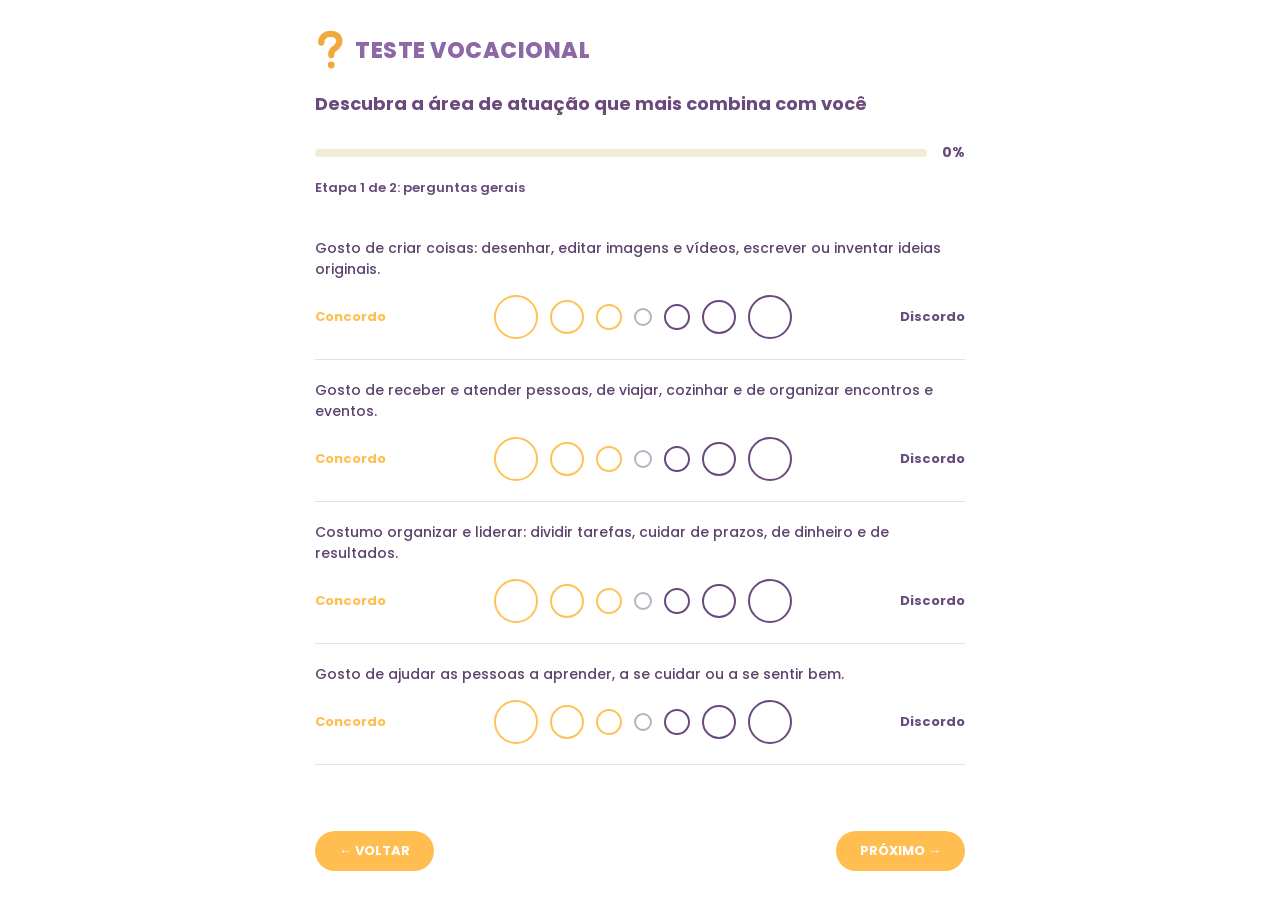
==== html/perguntas.html @ 78b717a9 "Projeto_feira_das_profissoes_etec" ====
<!DOCTYPE html>
<html lang="pt-BR">
<head>
  <meta charset="UTF-8">
  <meta name="viewport" content="width=device-width, initial-scale=1.0">
  <title>Teste Vocacional</title>
  <link rel="preconnect" href="https://fonts.googleapis.com">
  <link rel="preconnect" href="https://fonts.gstatic.com" crossorigin>
  <link href="https://fonts.googleapis.com/css2?family=Poppins:wght@400;500;600;700;800&display=swap" rel="stylesheet">
  <link rel="stylesheet" href="../style/style.css?v=4">
</head>
<body>
  <div class="container">
    <header class="header">
      <div class="logo-title">
        <img src="../img/interrogacao.svg" alt="" class="icon-interrogacao">
        <h1>TESTE VOCACIONAL</h1>
      </div>
      <h2>Descubra a área de atuação que mais combina com você</h2>
    </header>

    <div class="progress-section">
      <div class="progress-bar-bg"><div class="progress-bar-fill" id="barra" style="width: 0%;"></div></div>
      <span class="progress-text" id="progresso">0%</span>
    </div>
    <p class="etapa" id="etapa" aria-live="polite"></p>

    <main class="questions-list" id="lista"></main>
    <p class="aviso" id="aviso" role="alert"></p>

    <footer class="footer-buttons">
      <button class="btn btn-voltar" id="voltar">&larr; VOLTAR</button>
      <button class="btn btn-proximo" id="proximo">PRÓXIMO &rarr;</button>
    </footer>
  </div>

  <script src="../js/quiz-data.js?v=4"></script>
  <script src="../js/quiz-rapido-data.js?v=4"></script>
  <script src="../js/quiz.js?v=4"></script>
  <script>iniciarPerguntas();</script>
</body>
</html>
---- style/style.css ----
/* Reset Básico */
* {
  margin: 0;
  padding: 0;
  box-sizing: border-box;
}

body {
  font-family: 'Poppins', sans-serif;
  background-color: #ffffff;
  color: #6a4a7d;
  display: flex;
  justify-content: center;
  padding: 30px 15px;
}

.container {
  width: 100%;
  max-width: 650px;
}

/* Cabeçalho */
.header {
  text-align: left;
  margin-bottom: 25px;
}

.logo-title {
  display: flex;
  align-items: center;
  gap: 10px;
  margin-bottom: 20px;
}

.icon-interrogacao {
  width: 30px;
  height: auto;
  
}

.logo-title h1 {
  font-size: 22px;
  font-weight: 800;
  color: #8c68a6;
  letter-spacing: 0.5px;
}

.header h2 {
  font-size: 18px;
  font-weight: 700;
  color: #6a4a7d;
}

/* Barra de Progresso */
.progress-section {
  display: flex;
  align-items: center;
  gap: 15px;
  margin-bottom: 35px;
}

.progress-bar-bg {
  flex: 1;
  height: 8px;
  background-color: #f1ebd8;
  border-radius: 10px;
  overflow: hidden;
}

.progress-bar-fill {
  height: 100%;
  background-color: #7b588e;
  border-radius: 10px;
}

.progress-text {
  font-size: 14px;
  font-weight: 700;
  color: #6a4a7d;
}

/* Lista de Perguntas */
.questions-list {
  display: flex;
  flex-direction: column;
}

.question-item {
  padding: 20px 0;
  border-bottom: 1.5px solid #e7dfec;
}

.question-title {
  font-size: 14px;
  font-weight: 500;
  color: #5d426d;
  margin-bottom: 15px;
}

/* Escala de Seleção */
.scale-container {
  display: flex;
  align-items: center;
  justify-content: space-between;
}

.label {
  font-size: 40px;
  font-weight: 700;
}

.label.concordar {
  color: #ffbe4f;
  margin-right: 10px;
}

.label.discordar {
  color: #6a4a7d;
  margin-left: 10px;
}

.options {
  display: flex;
  align-items: center;
  justify-content: center;
  gap: 12px;
}

/* Estilização dos Círculos Radio */
.circle-option {
  position: relative;
  cursor: pointer;
  display: inline-block;
}

.circle-option input {
  position: absolute;
  opacity: 0;
  cursor: pointer;
}

.circle-option span {
  display: block;
  border-radius: 50%;
  background-color: transparent;
  transition: all 0.2s ease-in-out;
}

/* Tamanhos dos Círculos */
.lg span { width: 44px; height: 44px; border-width: 2.5px; }
.md span { width: 34px; height: 34px; border-width: 2.5px; }
.sm span { width: 26px; height: 26px; border-width: 2px; }
.xs span { width: 18px; height: 18px; border-width: 2px; }

/* Cores das Bordas */
.yellow span { border: 2.5px solid #ffc256; }
.purple span { border: 2.5px solid #6a4a7d; }
.neutral span { border: 2px solid #b8b1c0; }

/* Efeito ao Selecionar (Checked) */
.circle-option input:checked + span {
  transform: scale(0.92);
}

.yellow input:checked + span {
  background-color: #ffc256;
}

.purple input:checked + span {
  background-color: #6a4a7d;
}

.neutral input:checked + span {
  background-color: #b8b1c0;
}

/* Botões do Rodapé */
.footer-buttons {
  display: flex;
  justify-content: space-between;
  margin-top: 35px;
}

.btn {
  border: none;
  border-radius: 20px;
  padding: 10px 24px;
  font-family: 'Poppins', sans-serif;
  font-size: 13px;
  font-weight: 700;
  cursor: pointer;
  color: #ffffff;
  background-color: #ffbe4f;
  transition: opacity 0.2s ease;
}

.btn:hover {
  opacity: 0.9;
}
/* Acréscimos */
.label { font-size: 13px; }            /* 40px quebrava o layout da escala */
.btn { text-decoration: none; display: inline-block; }
.btn:focus-visible { outline: 3px solid #6a4a7d; outline-offset: 3px; }
.circle-option input:focus-visible + span { outline: 3px solid #6a4a7d; outline-offset: 3px; }
.aviso { color: #c0392b; font-size: 13px; font-weight: 600; margin-top: 15px; min-height: 1.2em; }
.intro { font-size: 14px; line-height: 1.7; text-align: justify; }
.footer-start { justify-content: flex-end; }
@media (max-width: 520px) {
  .scale-container { flex-wrap: wrap; justify-content: space-between; gap: 10px; }
  .options { order: 2; width: 100%; gap: 8px; }
  .lg span { width: 38px; height: 38px; }
  .md span { width: 30px; height: 30px; }
  .sm span { width: 24px; height: 24px; }
}

.etapa { font-size: 13px; font-weight: 600; color: #6a4a7d; margin: -20px 0 20px; min-height: 1.3em; }
.outro-modo { margin-top: 18px; font-size: 13px; text-align: right; }
.outro-modo a { color: #6a4a7d; }
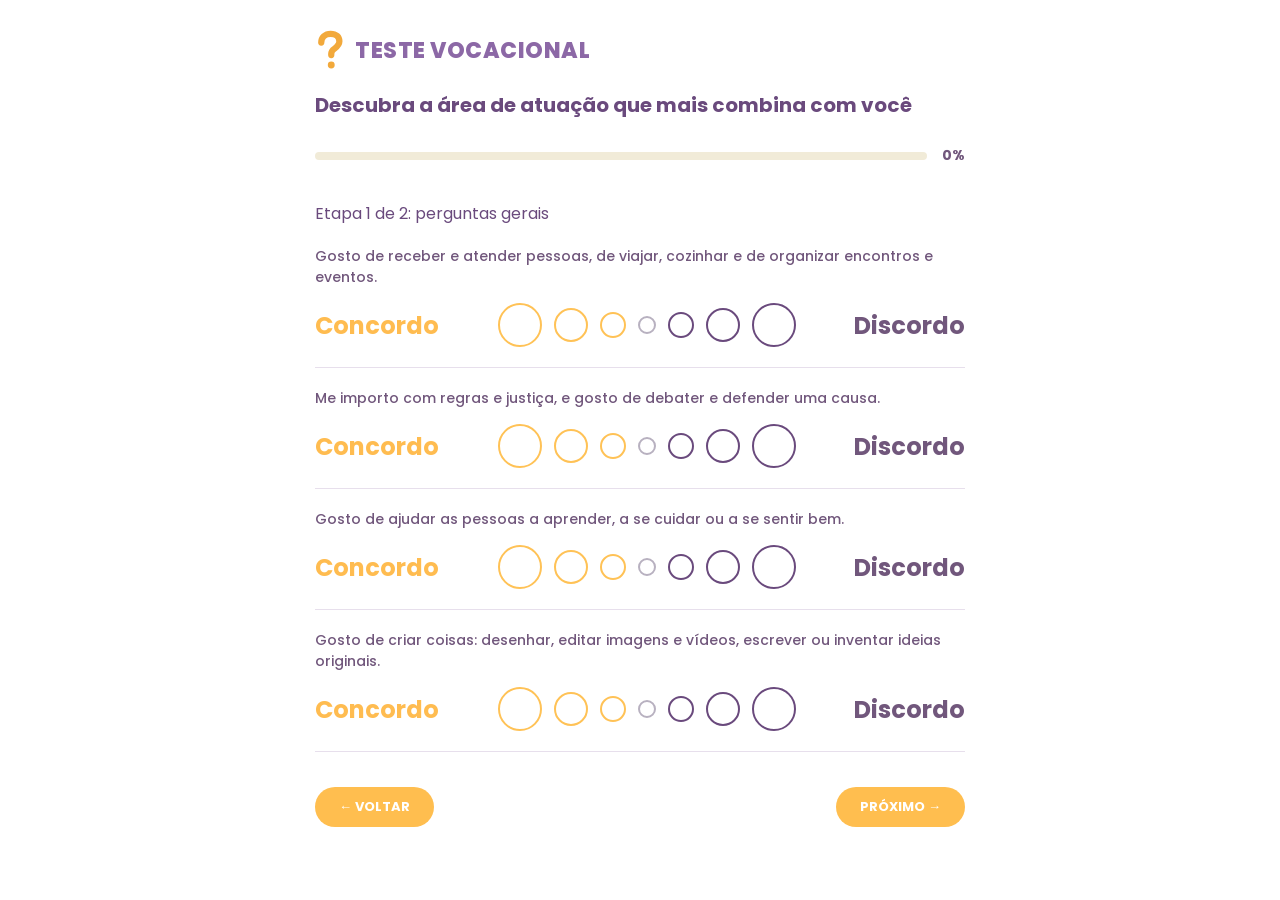
==== commit a1c073ef: "opa" ====
--- a/html/perguntas.html
+++ b/html/perguntas.html
@@ -7,7 +7,7 @@
   <link rel="preconnect" href="https://fonts.googleapis.com">
   <link rel="preconnect" href="https://fonts.gstatic.com" crossorigin>
   <link href="https://fonts.googleapis.com/css2?family=Poppins:wght@400;500;600;700;800&display=swap" rel="stylesheet">
-  <link rel="stylesheet" href="../style/style.css?v=4">
+  <link rel="stylesheet" href="../style/perguntas.css">
 </head>
 <body>
   <div class="container">
--- a/style/perguntas.css
+++ b/style/perguntas.css
@@ -0,0 +1,201 @@
+/* Reset Básico */
+* {
+  margin: 0;
+  padding: 0;
+  box-sizing: border-box;
+}
+
+body {
+  font-family: 'Poppins', sans-serif;
+  background-color: #ffffff;
+  color: #6a4a7d;
+  display: flex;
+  justify-content: center;
+  padding: 30px 15px;
+}
+
+.container {
+  width: 100%;
+  max-width: 650px;
+}
+
+/* Cabeçalho */
+.header {
+  text-align: left;
+  margin-bottom: 25px;
+}
+
+.logo-title {
+  display: flex;
+  align-items: center;
+  gap: 10px;
+  margin-bottom: 20px;
+}
+
+.icon-interrogacao {
+  width: 30px;
+  height: auto;
+  
+}
+
+.logo-title h1 {
+  font-size: 22px;
+  font-weight: 800;
+  color: #8c68a6;
+  letter-spacing: 0.5px;
+}
+
+.header h2 {
+  font-size: 20px;
+  font-weight: 700;
+  color: #6a4a7d;
+}
+
+/* Barra de Progresso */
+.progress-section {
+  display: flex;
+  align-items: center;
+  gap: 15px;
+  margin-bottom: 35px;
+}
+
+.progress-bar-bg {
+  flex: 1;
+  height: 8px;
+  background-color: #f1ebd8;
+  border-radius: 10px;
+  overflow: hidden;
+}
+
+.progress-bar-fill {
+  height: 100%;
+  background-color: #7b588e;
+  border-radius: 10px;
+}
+
+.progress-text {
+  font-size: 14px;
+  font-weight: 700;
+  color: #71577C;
+}
+
+/* Lista de Perguntas */
+.questions-list {
+  display: flex;
+  flex-direction: column;
+}
+
+.question-item {
+  padding: 20px 0;
+  border-bottom: 1.5px solid #e7dfec;
+}
+
+.question-title {
+  font-size: 14px;
+  font-weight: 500;
+  color: #71577C;
+  margin-bottom: 15px;
+}
+
+/* Escala de Seleção */
+.scale-container {
+  display: flex;
+  align-items: center;
+  justify-content: space-between;
+}
+
+.label {
+  font-size: 40px;
+  font-weight: 700;
+}
+
+.label.concordar {
+  color: #FFBC50;
+  margin-right: 10px;
+  font-size: 1.5em;
+}
+
+.label.discordar {
+  color: #71577C;
+  margin-left: 10px;
+  font-size: 1.5em;
+}
+
+.options {
+  display: flex;
+  align-items: center;
+  justify-content: center;
+  gap: 12px;
+}
+
+/* Estilização dos Círculos Radio */
+.circle-option {
+  position: relative;
+  cursor: pointer;
+  display: inline-block;
+}
+
+.circle-option input {
+  position: absolute;
+  opacity: 0;
+  cursor: pointer;
+}
+
+.circle-option span {
+  display: block;
+  border-radius: 50%;
+  background-color: transparent;
+  transition: all 0.2s ease-in-out;
+}
+
+/* Tamanhos dos Círculos */
+.lg span { width: 44px; height: 44px; border-width: 2.5px; }
+.md span { width: 34px; height: 34px; border-width: 2.5px; }
+.sm span { width: 26px; height: 26px; border-width: 2px; }
+.xs span { width: 18px; height: 18px; border-width: 2px; }
+
+/* Cores das Bordas */
+.yellow span { border: 2.5px solid #ffc256; }
+.purple span { border: 2.5px solid #6a4a7d; }
+.neutral span { border: 2px solid #b8b1c0; }
+
+/* Efeito ao Selecionar (Checked) */
+.circle-option input:checked + span {
+  transform: scale(0.92);
+}
+
+.yellow input:checked + span {
+  background-color: #ffc256;
+}
+
+.purple input:checked + span {
+  background-color: #6a4a7d;
+}
+
+.neutral input:checked + span {
+  background-color: #b8b1c0;
+}
+
+/* Botões do Rodapé */
+.footer-buttons {
+  display: flex;
+  justify-content: space-between;
+  margin-top: 35px;
+}
+
+.btn {
+  border: none;
+  border-radius: 20px;
+  padding: 10px 24px;
+  font-family: 'Poppins', sans-serif;
+  font-size: 13px;
+  font-weight: 700;
+  cursor: pointer;
+  color: #ffffff;
+  background-color: #ffbe4f;
+  transition: opacity 0.2s ease;
+}
+
+.btn:hover {
+  opacity: 0.9;
+}
